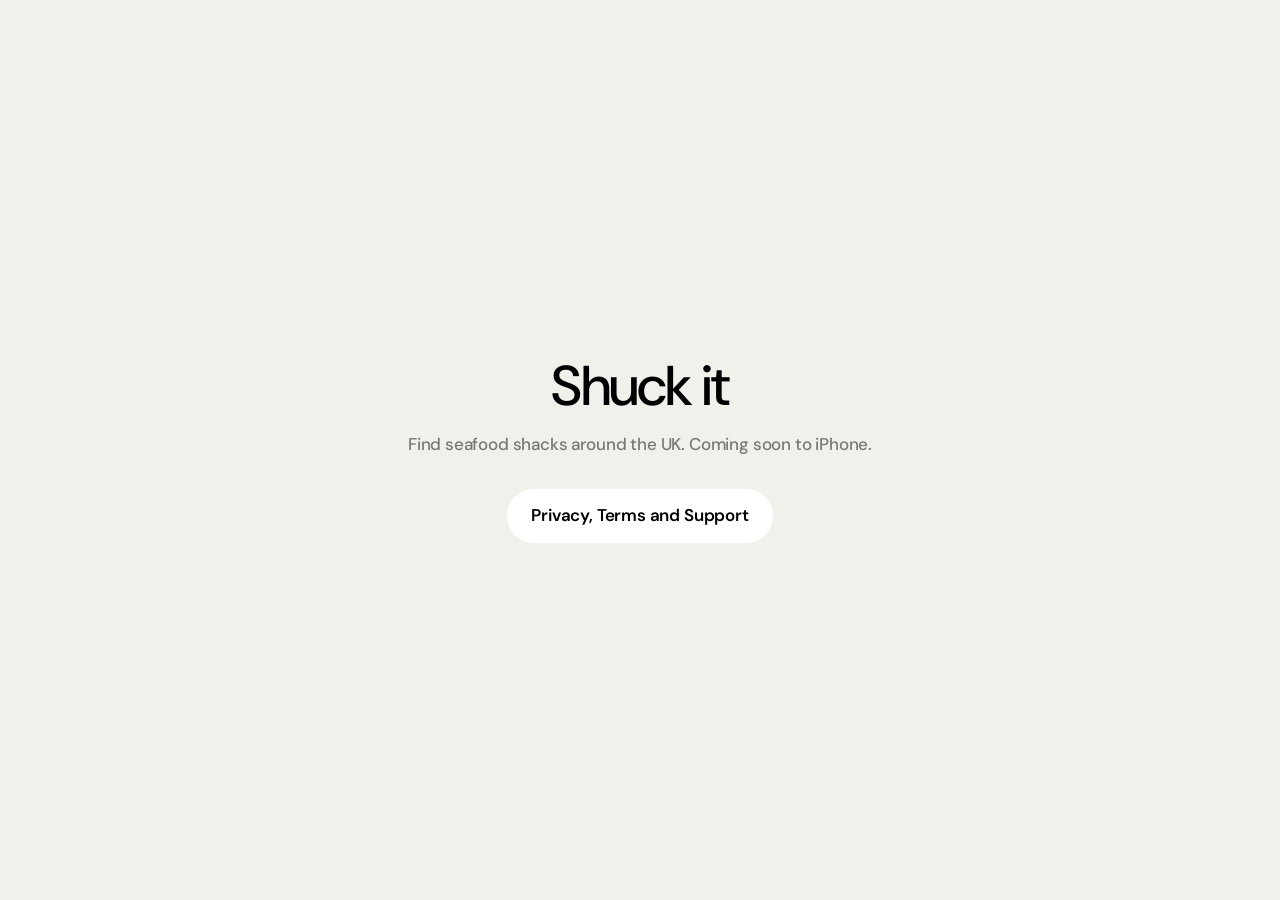
==== index.html @ 9e3c5cb8 "Shuck it website: home page and Privacy, Terms and Support Co-Authored-By: Claude Opus 5.5 <noreply@" ====
<!doctype html>
<html lang="en-GB">
<head>
<meta charset="utf-8">
<meta name="viewport" content="width=device-width, initial-scale=1">
<title>Shuck it</title>
<meta name="description" content="Shuck it: find seafood shacks around the UK. Coming soon to iPhone.">
<link rel="preconnect" href="https://fonts.googleapis.com">
<link rel="preconnect" href="https://fonts.gstatic.com" crossorigin>
<link href="https://fonts.googleapis.com/css2?family=DM+Sans:opsz,wght@9..40,500;9..40,600&display=swap" rel="stylesheet">
<style>
  * { box-sizing: border-box; }
  body {
    margin: 0;
    min-height: 100vh;
    display: flex;
    align-items: center;
    justify-content: center;
    background: #F2F0EB;
    color: #000;
    font-family: "DM Sans", -apple-system, BlinkMacSystemFont, sans-serif;
    font-weight: 500;
    font-size: 17px;
    line-height: 1.5;
    letter-spacing: -0.01em;
    text-align: center;
  }
  main { padding: 48px 16px; max-width: 560px; }
  h1 { font-size: 56px; line-height: 1.05; letter-spacing: -0.03em; margin: 0 0 16px; font-weight: 500; }
  p { margin: 0 0 32px; color: rgba(0, 0, 0, 0.5); }
  a {
    display: inline-block;
    background: #fff;
    color: #000;
    border-radius: 100px;
    padding: 14px 24px;
    text-decoration: none;
    font-weight: 600;
  }
</style>
</head>
<body>
<main>
  <h1>Shuck it</h1>
  <p>Find seafood shacks around the UK. Coming soon to iPhone.</p>
  <a href="/legal">Privacy, Terms and Support</a>
</main>
</body>
</html>
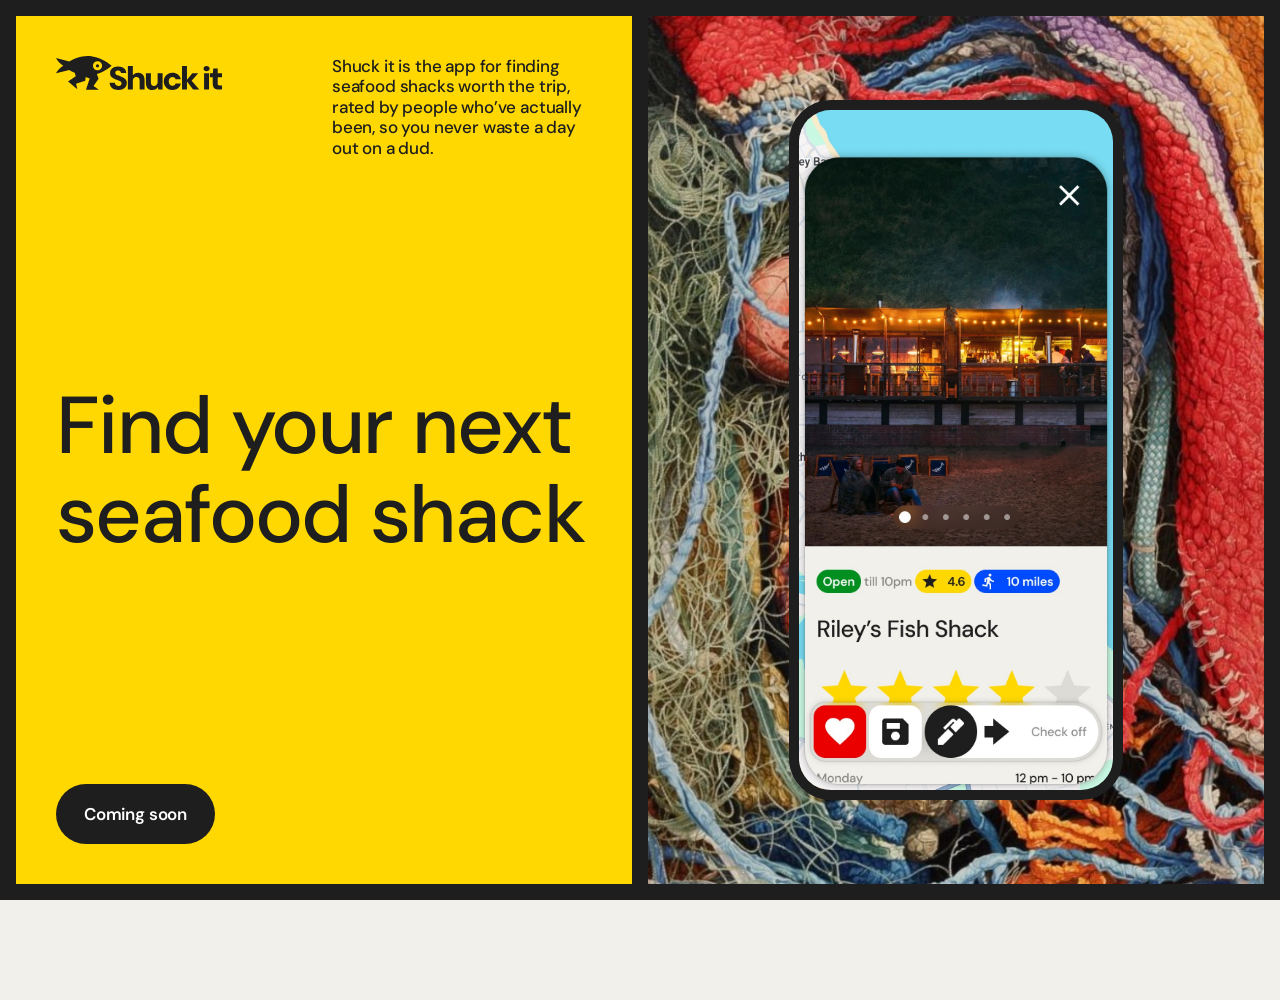
==== commit cfde57ec: "New home page (Jon's first draft, Figma 2091:2168) - Yellow panel with logo, blurb, "Find your next " ====
--- a/index.html
+++ b/index.html
@@ -3,47 +3,158 @@
 <head>
 <meta charset="utf-8">
 <meta name="viewport" content="width=device-width, initial-scale=1">
-<title>Shuck it</title>
-<meta name="description" content="Shuck it: find seafood shacks around the UK. Coming soon to iPhone.">
+<title>Shuck it: find your next seafood shack</title>
+<meta name="description" content="Shuck it is the app for finding seafood shacks worth the trip, rated by people who've actually been, so you never waste a day out on a dud.">
 <link rel="preconnect" href="https://fonts.googleapis.com">
 <link rel="preconnect" href="https://fonts.gstatic.com" crossorigin>
 <link href="https://fonts.googleapis.com/css2?family=DM+Sans:opsz,wght@9..40,500;9..40,600&display=swap" rel="stylesheet">
 <style>
+  /* Figma "Shuck it" styles */
+  :root {
+    --black: #1E1E1E;
+    --yellow: #FFD801;
+    --white: #FFFFFF;
+    --background-grey: #F2F0EB;
+    --gap: 16px;
+    --pad: 40px;
+  }
   * { box-sizing: border-box; }
+  html, body { margin: 0; }
   body {
+    /* What the footer sits on, revealed as the black section scrolls away. */
+    background: var(--background-grey);
+    color: var(--black);
+    font-family: "DM Sans", -apple-system, BlinkMacSystemFont, sans-serif;
+    font-weight: 500;
+    font-size: 17px;
+    line-height: 1.2;
+    letter-spacing: -0.01em;
+    font-variation-settings: "opsz" 14;
+  }
+  a { color: inherit; }
+
+  /* The black section: full height, above the footer. */
+  main {
+    position: relative;
+    z-index: 1;
+    display: flex;
+    gap: var(--gap);
+    padding: var(--gap);
+    min-height: 100vh;
+    min-height: 100svh;
+    background: var(--black);
+  }
+  .panel { flex: 1 1 0; min-width: 0; padding: var(--pad); }
+
+  /* Left: yellow, logo and blurb at the top, headline, button at the bottom. */
+  .intro {
+    display: flex;
+    flex-direction: column;
+    justify-content: space-between;
+    gap: 48px;
+    background: var(--yellow);
+  }
+  .top { display: flex; gap: var(--gap); align-items: flex-start; }
+  .top > * { flex: 1 1 0; min-width: 0; }
+  .logo { display: block; width: 166px; height: auto; }
+  .blurb { margin: 0; }
+  h1 {
     margin: 0;
-    min-height: 100vh;
+    font-weight: 500;
+    font-size: clamp(48px, 6.3vw, 96px);
+    line-height: 1.1;
+    letter-spacing: -0.02em;
+  }
+  .button {
+    display: inline-block;
+    align-self: flex-start;
+    padding: 20px 28px;
+    border-radius: 1000px;
+    background: var(--black);
+    color: var(--white);
+    font-weight: 600;
+    text-decoration: none;
+  }
+
+  /* Right: the nets photo with the app on a phone. */
+  .visual {
     display: flex;
     align-items: center;
     justify-content: center;
-    background: #F2F0EB;
-    color: #000;
-    font-family: "DM Sans", -apple-system, BlinkMacSystemFont, sans-serif;
-    font-weight: 500;
-    font-size: 17px;
-    line-height: 1.5;
-    letter-spacing: -0.01em;
-    text-align: center;
+    background: var(--black) url("assets/nets.jpg") center / cover no-repeat;
   }
-  main { padding: 48px 16px; max-width: 560px; }
-  h1 { font-size: 56px; line-height: 1.05; letter-spacing: -0.03em; margin: 0 0 16px; font-weight: 500; }
-  p { margin: 0 0 32px; color: rgba(0, 0, 0, 0.5); }
-  a {
-    display: inline-block;
-    background: #fff;
-    color: #000;
-    border-radius: 100px;
-    padding: 14px 24px;
-    text-decoration: none;
-    font-weight: 600;
+  /* The whole app screen inside a 10px black frame. As tall as the panel
+     allows (680px at most, as in Figma), so it never runs off the screen. */
+  .phone {
+    display: block;
+    box-sizing: content-box;
+    height: min(680px, calc(100svh - 2 * var(--gap) - 2 * var(--pad) - 20px));
+    min-height: 360px;
+    width: auto;
+    max-width: calc(100% - 20px);
+    aspect-ratio: 860 / 1864;
+    object-fit: contain;
+    border: 10px solid var(--black);
+    border-radius: 42px;
+  }
+
+  /* The footer waits underneath; scrolling past the black section reveals it. */
+  footer {
+    position: fixed;
+    left: 0;
+    right: 0;
+    bottom: 0;
+    z-index: 0;
+    display: flex;
+    flex-wrap: wrap;
+    justify-content: space-between;
+    align-items: center;
+    gap: 16px 32px;
+    padding: var(--pad);
+  }
+  footer nav { display: flex; gap: 32px; font-weight: 600; }
+  footer nav a { text-decoration: none; }
+  footer nav a:hover { opacity: 0.8; }
+
+  /* Phones: the two panels stack, each the height of the screen (Jon). */
+  @media (max-width: 800px) {
+    :root { --pad: 24px; }
+    main { flex-direction: column; min-height: 0; }
+    .intro, .visual { flex: none; min-height: calc(100svh - 2 * var(--gap)); }
+    .top { flex-direction: column; gap: 24px; }
+    .phone { height: min(600px, calc(100svh - 2 * var(--gap) - 2 * var(--pad) - 20px)); }
   }
 </style>
 </head>
 <body>
 <main>
-  <h1>Shuck it</h1>
-  <p>Find seafood shacks around the UK. Coming soon to iPhone.</p>
-  <a href="/legal">Privacy, Terms and Support</a>
+  <section class="panel intro">
+    <div class="top">
+      <div><img class="logo" src="assets/logo.svg" alt="Shuck it" width="166" height="34"></div>
+      <p class="blurb">Shuck it is the app for finding seafood shacks worth the trip, rated by people who’ve actually been, so you never waste a day out on a dud.</p>
+    </div>
+    <h1>Find your next seafood shack</h1>
+    <!-- Becomes "Get the app", linking to the App Store, at launch. -->
+    <span class="button">Coming soon</span>
+  </section>
+  <section class="panel visual" aria-label="The Shuck it app">
+    <img class="phone" src="assets/app-screen.jpg" alt="A seafood shack open in the Shuck it app, with its rating and distance" width="323" height="700">
+  </section>
 </main>
+<footer>
+  <span>Made with ❤️ by the sea</span>
+  <nav aria-label="Legal">
+    <a href="/legal#privacy">Privacy</a>
+    <a href="/legal#terms">Terms</a>
+    <a href="/legal#support">Support</a>
+  </nav>
+</footer>
+<script>
+  // Leave room at the bottom of the page for the footer underneath.
+  const footer = document.querySelector("footer");
+  const fit = () => { document.body.style.paddingBottom = footer.offsetHeight + "px"; };
+  new ResizeObserver(fit).observe(footer);
+  fit();
+</script>
 </body>
 </html>
